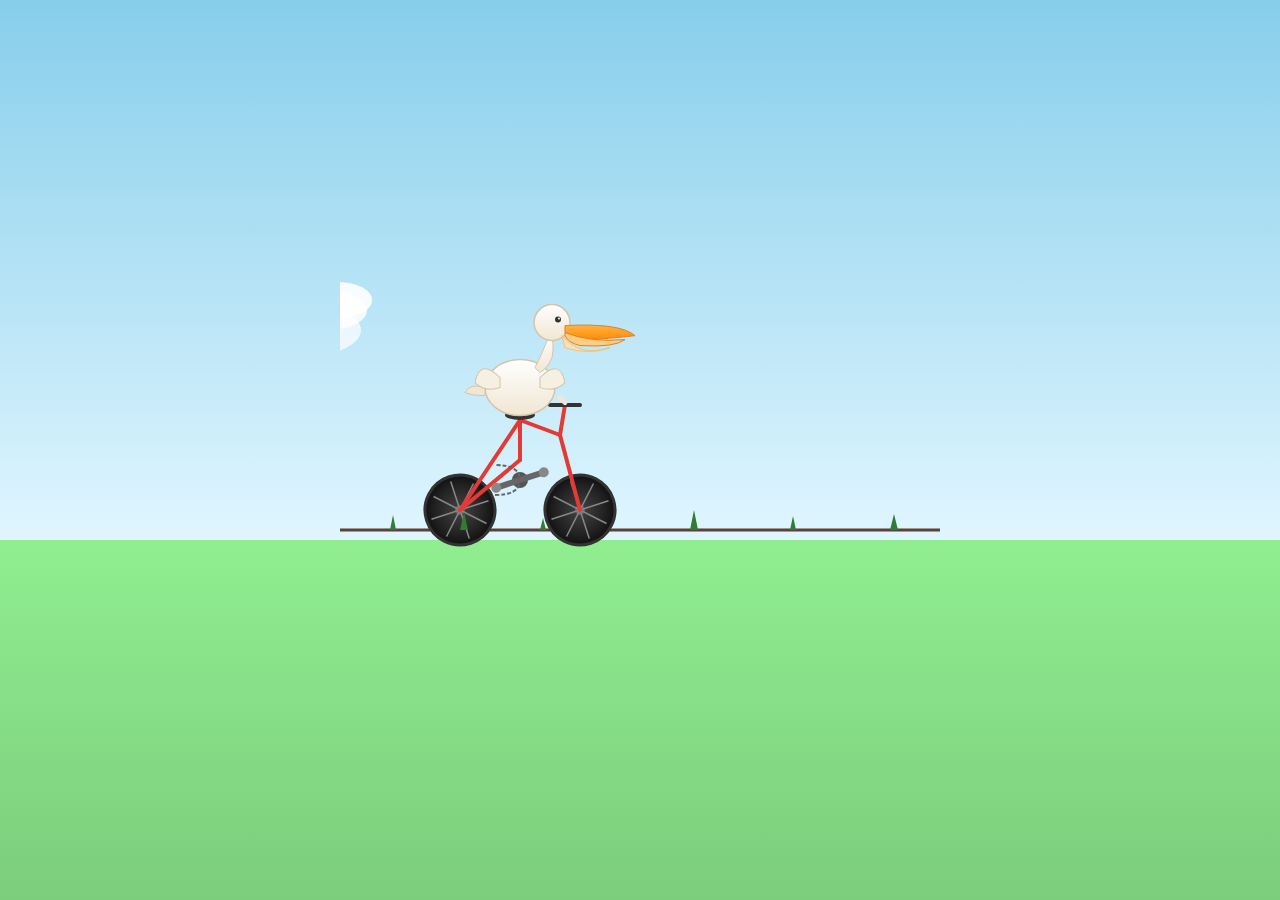
==== works/issue-1.html @ 5b60994a "Publish work from issue #1" ====
<!DOCTYPE html>
<html lang="zh-CN">
<head>
<meta charset="UTF-8">
<title>鹈鹕骑自行车动画</title>
<style>
  body {
    margin: 0;
    display: flex;
    justify-content: center;
    align-items: center;
    min-height: 100vh;
    background: linear-gradient(180deg, #87CEEB 0%, #E0F6FF 60%, #90EE90 60%, #7CCD7C 100%);
    overflow: hidden;
  }
  svg {
    width: 600px;
    height: 400px;
  }
</style>
</head>
<body>

<svg viewBox="0 0 600 400" xmlns="http://www.w3.org/2000/svg">
  <defs>
    <!-- 车轮渐变 -->
    <radialGradient id="wheelGrad" cx="50%" cy="50%" r="50%">
      <stop offset="0%" stop-color="#444"/>
      <stop offset="70%" stop-color="#222"/>
      <stop offset="100%" stop-color="#111"/>
    </radialGradient>
    <!-- 鹈鹕身体渐变 -->
    <linearGradient id="bodyGrad" x1="0%" y1="0%" x2="0%" y2="100%">
      <stop offset="0%" stop-color="#FFFFFF"/>
      <stop offset="100%" stop-color="#F0E6D2"/>
    </linearGradient>
    <!-- 嘴巴渐变 -->
    <linearGradient id="beakGrad" x1="0%" y1="0%" x2="0%" y2="100%">
      <stop offset="0%" stop-color="#FFB347"/>
      <stop offset="100%" stop-color="#FF8C00"/>
    </linearGradient>
  </defs>

  <!-- 背景云朵 -->
  <g>
    <ellipse cx="100" cy="60" rx="40" ry="20" fill="white" opacity="0.8">
      <animate attributeName="cx" from="-40" to="640" dur="30s" repeatCount="indefinite"/>
    </ellipse>
    <ellipse cx="300" cy="80" rx="50" ry="25" fill="white" opacity="0.7">
      <animate attributeName="cx" from="-50" to="650" dur="40s" repeatCount="indefinite"/>
    </ellipse>
    <ellipse cx="500" cy="50" rx="35" ry="18" fill="white" opacity="0.9">
      <animate attributeName="cx" from="-35" to="635" dur="25s" repeatCount="indefinite"/>
    </ellipse>
  </g>

  <!-- 地面线 -->
  <line x1="0" y1="280" x2="600" y2="280" stroke="#5D4037" stroke-width="3"/>

  <!-- 自行车和鹈鹕整体组 -->
  <g>
    <!-- 整体左右移动动画 -->
    <animateTransform
      attributeName="transform"
      type="translate"
      values="-150,0; 150,0; -150,0"
      dur="8s"
      repeatCount="indefinite"/>

    <!-- 自行车组 -->
    <g id="bicycle">
      <!-- 后轮 -->
      <g id="backWheel" transform="translate(180, 260)">
        <circle r="35" fill="url(#wheelGrad)" stroke="#333" stroke-width="3"/>
        <circle r="5" fill="#666"/>
        <!-- 辐条 -->
        <g stroke="#888" stroke-width="1.5">
          <line x1="0" y1="-30" x2="0" y2="30"/>
          <line x1="-30" y1="0" x2="30" y2="0"/>
          <line x1="-21" y1="-21" x2="21" y2="21"/>
          <line x1="-21" y1="21" x2="21" y2="-21"/>
        </g>
        <animateTransform
          attributeName="transform"
          type="rotate"
          from="0"
          to="360"
          dur="1s"
          repeatCount="indefinite"
          additive="sum"/>
      </g>

      <!-- 前轮 -->
      <g id="frontWheel" transform="translate(300, 260)">
        <circle r="35" fill="url(#wheelGrad)" stroke="#333" stroke-width="3"/>
        <circle r="5" fill="#666"/>
        <g stroke="#888" stroke-width="1.5">
          <line x1="0" y1="-30" x2="0" y2="30"/>
          <line x1="-30" y1="0" x2="30" y2="0"/>
          <line x1="-21" y1="-21" x2="21" y2="21"/>
          <line x1="-21" y1="21" x2="21" y2="-21"/>
        </g>
        <animateTransform
          attributeName="transform"
          type="rotate"
          from="0"
          to="360"
          dur="1s"
          repeatCount="indefinite"
          additive="sum"/>
      </g>

      <!-- 车架 -->
      <g stroke="#E53935" stroke-width="4" fill="none" stroke-linecap="round">
        <!-- 下管 -->
        <line x1="180" y1="260" x2="240" y2="210"/>
        <!-- 座管 -->
        <line x1="240" y1="210" x2="240" y2="170"/>
        <!-- 上管 -->
        <line x1="240" y1="170" x2="280" y2="185"/>
        <!-- 头管 -->
        <line x1="280" y1="185" x2="300" y2="260"/>
        <!-- 后上叉 -->
        <line x1="240" y1="170" x2="180" y2="260"/>
        <!-- 车把竖管 -->
        <line x1="280" y1="185" x2="285" y2="155"/>
      </g>

      <!-- 车座 -->
      <ellipse cx="240" cy="165" rx="15" ry="5" fill="#333"/>

      <!-- 车把 -->
      <line x1="270" y1="155" x2="300" y2="155" stroke="#333" stroke-width="4" stroke-linecap="round"/>

      <!-- 脚踏板曲柄组 -->
      <g id="crankSet" transform="translate(240, 230)">
        <circle r="8" fill="#555"/>
        <!-- 左曲柄 -->
        <g id="leftCrank">
          <rect x="-3" y="-25" width="6" height="25" fill="#666" rx="2"/>
          <circle cx="0" cy="-25" r="5" fill="#888"/>
          <animateTransform
            attributeName="transform"
            type="rotate"
            from="0"
            to="360"
            dur="1s"
            repeatCount="indefinite"/>
        </g>
        <!-- 右曲柄 (相位差180度) -->
        <g id="rightCrank">
          <rect x="-3" y="-25" width="6" height="25" fill="#666" rx="2"/>
          <circle cx="0" cy="-25" r="5" fill="#888"/>
          <animateTransform
            attributeName="transform"
            type="rotate"
            from="180"
            to="540"
            dur="1s"
            repeatCount="indefinite"/>
        </g>
      </g>

      <!-- 链条 -->
      <path d="M 215 245 Q 240 245 240 230 Q 240 215 215 215" 
            stroke="#666" stroke-width="2" fill="none" stroke-dasharray="4 2"/>
    </g>

    <!-- 鹈鹕组 -->
    <g id="pelican">
      <!-- 身体上下浮动 -->
      <animateTransform
        attributeName="transform"
        type="translate"
        values="0,0; 0,-3; 0,0"
        dur="0.5s"
        repeatCount="indefinite"
        additive="sum"/>

      <!-- 身体 -->
      <ellipse cx="240" cy="140" rx="35" ry="28" fill="url(#bodyGrad)" stroke="#D4C4A8" stroke-width="1.5"/>

      <!-- 尾巴 -->
      <path d="M 205 140 Q 190 135 185 145 Q 192 148 205 148 Z" fill="#F0E6D2" stroke="#D4C4A8" stroke-width="1"/>

      <!-- 翅膀 (左) -->
      <g id="leftWing">
        <path d="M 220 130 Q 200 110 195 135 Q 205 145 220 140 Z" fill="#F5F0E1" stroke="#D4C4A8" stroke-width="1"/>
        <animateTransform
          attributeName="transform"
          type="rotate"
          values="0; -15; 0"
          dur="0.6s"
          repeatCount="indefinite"
          origin="220 135"/>
      </g>

      <!-- 翅膀 (右) -->
      <g id="rightWing">
        <path d="M 260 130 Q 280 110 285 135 Q 275 145 260 140 Z" fill="#F5F0E1" stroke="#D4C4A8" stroke-width="1"/>
        <animateTransform
          attributeName="transform"
          type="rotate"
          values="0; 15; 0"
          dur="0.6s"
          repeatCount="indefinite"
          origin="260 135"/>
      </g>

      <!-- 脖子 -->
      <path d="M 255 120 Q 265 100 270 85 Q 275 95 272 110 Q 268 120 260 125 Z" 
            fill="url(#bodyGrad)" stroke="#D4C4A8" stroke-width="1"/>

      <!-- 头部 -->
      <circle cx="272" cy="75" r="18" fill="url(#bodyGrad)" stroke="#D4C4A8" stroke-width="1.5"/>

      <!-- 眼睛 -->
      <circle cx="278" cy="72" r="3" fill="#333"/>
      <circle cx="279" cy="71" r="1" fill="white"/>

      <!-- 大嘴巴 (上喙) -->
      <path d="M 285 78 Q 340 75 355 88 Q 340 90 310 92 Q 295 92 285 85 Z" 
            fill="url(#beakGrad)" stroke="#E67E22" stroke-width="1"/>
      
      <!-- 嘴巴 (下喙) -->
      <path d="M 285 85 Q 310 95 345 92 Q 335 100 300 98 Q 288 95 285 88 Z" 
            fill="#FFCC80" stroke="#E67E22" stroke-width="1"/>

      <!-- 喉囊 -->
      <path d="M 282 88 Q 300 110 330 100 Q 310 108 285 100 Z" 
            fill="#FFE0B2" stroke="#FFB74D" stroke-width="0.8" opacity="0.9"/>

      <!-- 腿和脚 (左) - 踩脚踏 -->
      <g id="leftLeg">
        <line x1="225" y1="165" x2="215" y2="205" stroke="#FFB347" stroke-width="4" stroke-linecap="round"/>
        <ellipse cx="215" cy="208" rx="8" ry="4" fill="#FF8C00"/>
        <animateTransform
          attributeName="transform"
          type="rotate"
          from="0"
          to="360"
          dur="1s"
          repeatCount="indefinite"
          origin="240 230"/>
      </g>

      <!-- 腿和脚 (右) - 相位差180度 -->
      <g id="rightLeg">
        <line x1="255" y1="165" x2="265" y2="205" stroke="#FFB347" stroke-width="4" stroke-linecap="round"/>
        <ellipse cx="265" cy="208" rx="8" ry="4" fill="#FF8C00"/>
        <animateTransform
          attributeName="transform"
          type="rotate"
          from="180"
          to="540"
          dur="1s"
          repeatCount="indefinite"
          origin="240 230"/>
      </g>

      <!-- 翅膀抓车把的效果 -->
      <line x1="280" y1="150" x2="285" y2="155" stroke="#F0E6D2" stroke-width="5" stroke-linecap="round"/>
    </g>
  </g>

  <!-- 小草装饰 -->
  <g fill="#2E7D32">
    <path d="M 50 280 l 3 -15 l 3 15 Z"/>
    <path d="M 120 280 l 4 -18 l 4 18 Z"/>
    <path d="M 200 280 l 3 -12 l 3 12 Z"/>
    <path d="M 350 280 l 4 -20 l 4 20 Z"/>
    <path d="M 450 280 l 3 -14 l 3 14 Z"/>
    <path d="M 550 280 l 4 -16 l 4 16 Z"/>
  </g>
</svg>

</body>
</html>
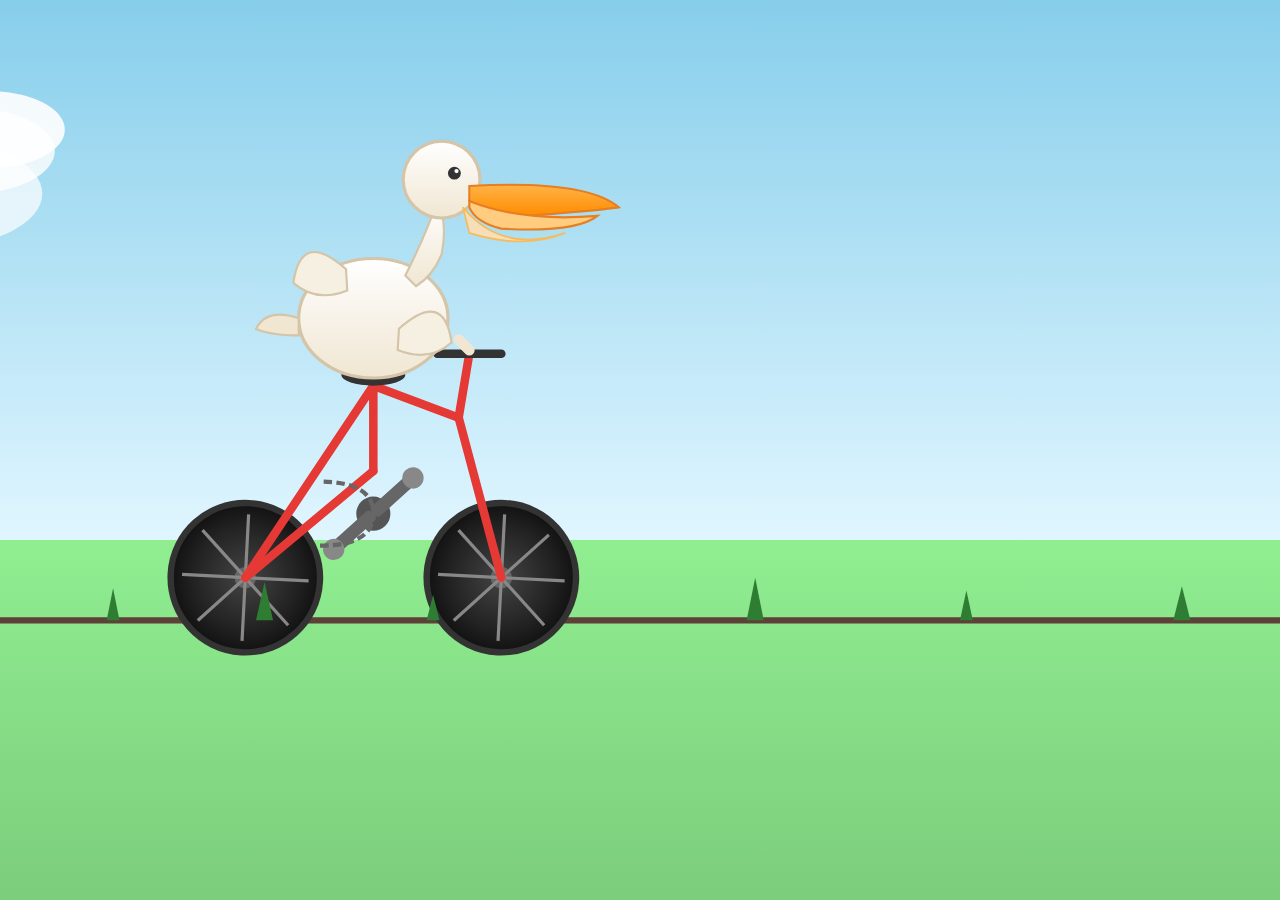
==== commit fc47379d: "Fresh works.json on each load; make issue-1 SVG responsive and centered" ====
--- a/works/issue-1.html
+++ b/works/issue-1.html
@@ -14,8 +14,9 @@
     overflow: hidden;
   }
   svg {
-    width: 600px;
-    height: 400px;
+    width: 100%;
+    height: 100%;
+    display: block;
   }
 </style>
 </head>
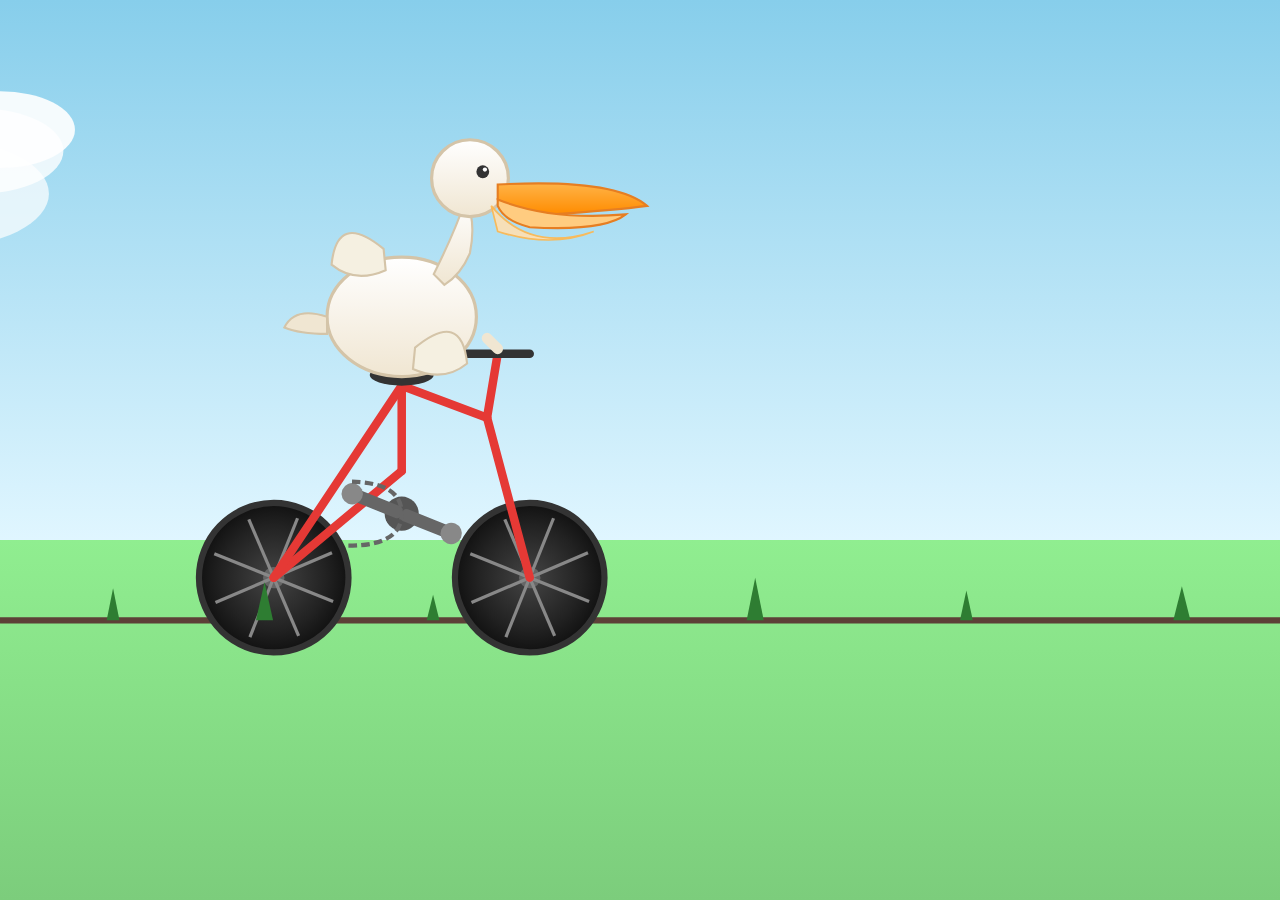
==== commit d735ea85: "Remove hero rider animation, add copy-prompt button, single upload entry, auto scroll-to-center in s" ====
--- a/works/issue-1.html
+++ b/works/issue-1.html
@@ -275,5 +275,5 @@
   </g>
 </svg>
 
-</body>
+<script data-pelican-scroll>window.addEventListener("load",function(){requestAnimationFrame(function(){var d=document.documentElement,b=document.body,w=Math.max(d.scrollWidth,b?b.scrollWidth:0),h=Math.max(d.scrollHeight,b?b.scrollHeight:0);window.scrollTo(Math.max(0,(w-window.innerWidth)/2),Math.max(0,(h-window.innerHeight)/2))})});</script></body>
 </html>
